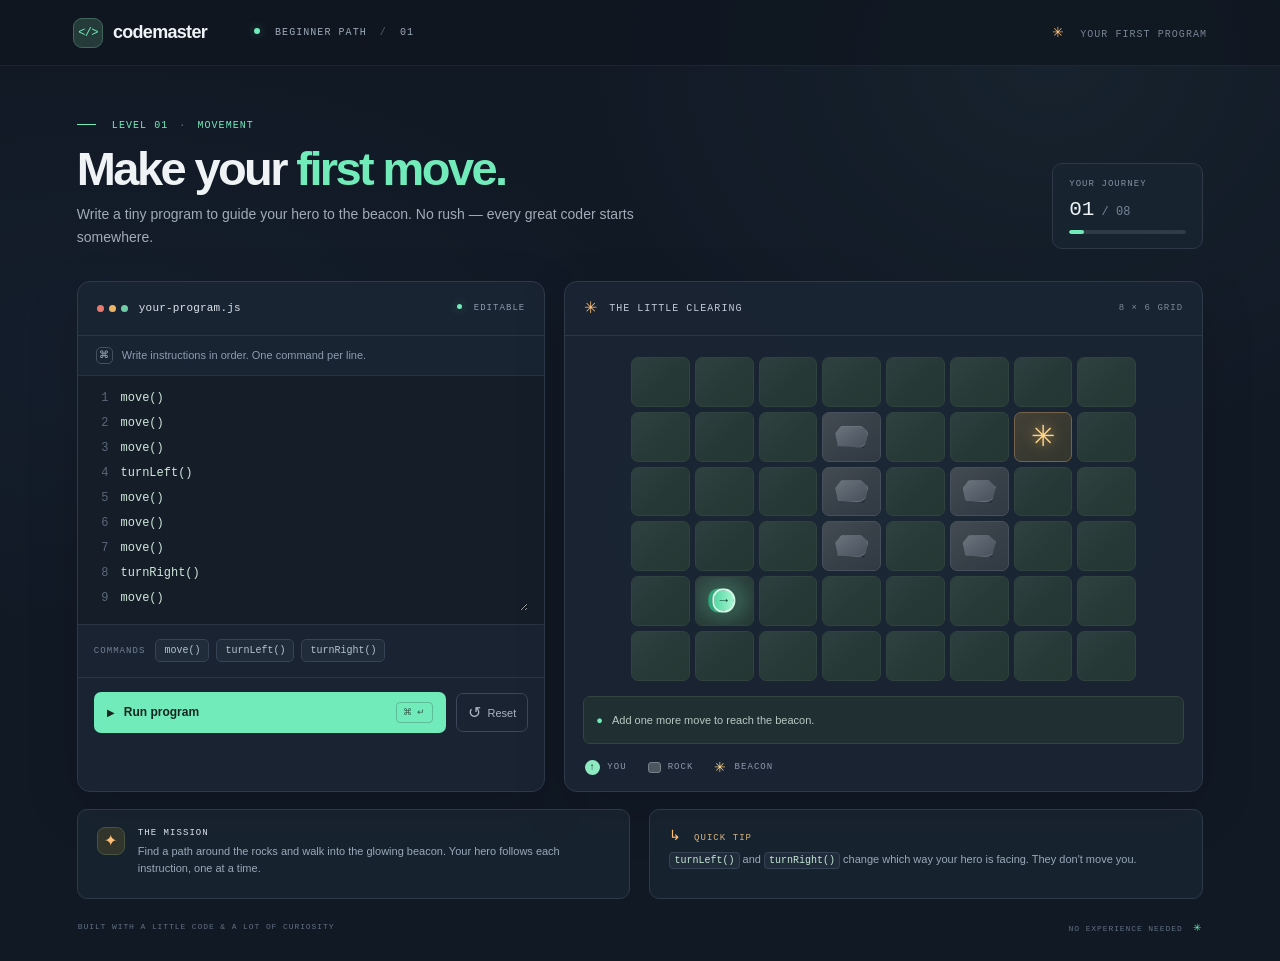
==== index.html @ c9335fda "Build browser-based coding game foundation Co-authored-by: Copilot App <223556219+Copilot@users.nore" ====
<!doctype html>
<html lang="en">
  <head>
    <meta charset="utf-8">
    <meta name="viewport" content="width=device-width, initial-scale=1">
    <meta name="theme-color" content="#111925">
    <meta name="description" content="Write a few lines of code. Guide your hero through a tiny world.">
    <title>Codemaster — The First Run</title>
    <link rel="stylesheet" href="styles.css">
    <script src="game-engine.js" defer></script>
    <script src="app.js" defer></script>
  </head>
  <body>
    <header class="topbar">
      <a class="brand" href="#" aria-label="Codemaster home">
        <span class="brand-mark" aria-hidden="true">&lt;/&gt;</span>
        <span>codemaster</span>
      </a>
      <div class="course-label"><span class="course-dot"></span> BEGINNER PATH <span class="slash">/</span> 01</div>
      <div class="topbar-right"><span class="streak-mark" aria-hidden="true">✳</span> YOUR FIRST PROGRAM</div>
    </header>

    <main class="page">
      <section class="intro">
        <div class="intro-copy">
          <div class="eyebrow"><span class="eyebrow-line"></span> LEVEL 01 <span class="eyebrow-separator">·</span> MOVEMENT</div>
          <h1>Make your <span>first move.</span></h1>
          <p>Write a tiny program to guide your hero to the beacon. No rush — every great coder starts somewhere.</p>
        </div>
        <div class="intro-badge" aria-label="One of eight levels">
          <span class="badge-label">YOUR JOURNEY</span>
          <span class="badge-progress"><strong>01</strong><span> / 08</span></span>
          <span class="badge-track"><i></i></span>
        </div>
      </section>

      <section class="game-layout" aria-label="Coding game">
        <section class="editor-panel panel" aria-labelledby="editor-title">
          <div class="panel-heading editor-heading">
            <div class="panel-title">
              <span class="window-dots" aria-hidden="true"><i></i><i></i><i></i></span>
              <h2 id="editor-title">your-program.js</h2>
            </div>
            <span class="draft-label"><i></i> EDITABLE</span>
          </div>
          <div class="editor-help">
            <span class="help-icon" aria-hidden="true">⌘</span>
            <span>Write instructions in order. One command per line.</span>
          </div>
          <div class="editor-wrap">
            <pre class="line-numbers" id="line-numbers" aria-hidden="true">1</pre>
            <textarea
              id="program"
              aria-label="Your program"
              autocomplete="off"
              autocapitalize="off"
              spellcheck="false"
              wrap="off"
              placeholder="// Your code goes here"
            >move()
move()
move()
turnLeft()
move()
move()
move()
turnRight()
move()</textarea>
          </div>
          <div class="command-kit" aria-label="Available commands">
            <span class="kit-label">COMMANDS</span>
            <button class="command-chip" type="button" data-command="move()">move()</button>
            <button class="command-chip" type="button" data-command="turnLeft()">turnLeft()</button>
            <button class="command-chip" type="button" data-command="turnRight()">turnRight()</button>
          </div>
          <div class="editor-actions">
            <button class="run-button" id="run-button" type="button">
              <span class="play-icon" aria-hidden="true">▶</span> Run program
              <kbd>⌘ ↵</kbd>
            </button>
            <button class="reset-button" id="reset-button" type="button">
              <span aria-hidden="true">↺</span> Reset
            </button>
          </div>
        </section>

        <section class="world-panel panel" aria-labelledby="world-title">
          <div class="panel-heading world-heading">
            <div class="panel-title">
              <span class="world-symbol" aria-hidden="true">✳</span>
              <h2 id="world-title">THE LITTLE CLEARING</h2>
            </div>
            <span class="world-coordinates">8 × 6 GRID</span>
          </div>
          <div class="board-wrap">
            <div id="game-board" class="game-board" role="grid" aria-label="Game world"></div>
          </div>
          <div id="game-status" class="game-status" role="status" aria-live="polite">
            <span class="status-icon" aria-hidden="true">●</span>
            <span id="status-message">Add one more move to reach the beacon.</span>
          </div>
          <div class="world-legend" aria-label="Map legend">
            <span><i class="legend-hero" aria-hidden="true">↑</i> YOU</span>
            <span><i class="legend-wall" aria-hidden="true"></i> ROCK</span>
            <span><i class="legend-goal" aria-hidden="true">✳</i> BEACON</span>
          </div>
        </section>
      </section>

      <section class="bottom-row">
        <aside class="lesson-card">
          <span class="lesson-icon" aria-hidden="true">✦</span>
          <div>
            <h2>THE MISSION</h2>
            <p>Find a path around the rocks and walk into the glowing beacon. Your hero follows each instruction, one at a time.</p>
          </div>
        </aside>
        <aside class="tip-card">
          <span class="tip-label"><span aria-hidden="true">↳</span> QUICK TIP</span>
          <p><code>turnLeft()</code> and <code>turnRight()</code> change which way your hero is facing. They don't move you.</p>
        </aside>
      </section>
      <footer class="page-footer"><span>BUILT WITH A LITTLE CODE &amp; A LOT OF CURIOSITY</span><span>NO EXPERIENCE NEEDED <i>✳</i></span></footer>
    </main>
  </body>
</html>
---- styles.css ----
:root {
  color-scheme: dark;
  font-family: "Segoe UI", Arial, sans-serif;
  color: #e8edf4;
  background: #111925;
  font-synthesis: none;
  text-rendering: optimizeLegibility;
  -webkit-font-smoothing: antialiased;
  --bg: #111925;
  --panel: #1a2533;
  --panel-light: #202c3a;
  --muted: #8290a0;
  --line: #2b3745;
  --mint: #72ebbb;
  --orange: #ffbf75;
  --mono: Consolas, "Cascadia Code", monospace;
}

* { box-sizing: border-box; }

body {
  min-width: 350px;
  min-height: 100vh;
  margin: 0;
  background:
    radial-gradient(ellipse at 82% 6%, rgb(43 68 76 / 22%), transparent 29rem),
    radial-gradient(ellipse at 8% 36%, rgb(35 49 72 / 18%), transparent 35rem),
    var(--bg);
}

button, textarea { font: inherit; }
button { color: inherit; }

.topbar {
  height: 66px;
  padding: 0 max(5.7vw, calc((100vw - 1290px) / 2));
  display: flex;
  align-items: center;
  border-bottom: 1px solid rgb(143 161 181 / 10%);
  background: rgb(15 22 31 / 72%);
}

.brand {
  display: inline-flex;
  gap: 10px;
  align-items: center;
  color: #edf3f6;
  font: 700 18px "Segoe UI", Arial, sans-serif;
  letter-spacing: -.7px;
  text-decoration: none;
}

.brand-mark {
  display: grid;
  width: 30px;
  height: 30px;
  place-items: center;
  border: 1px solid #41665e;
  border-radius: 9px;
  color: var(--mint);
  background: #243b39;
  font: 500 12px var(--mono);
}

.course-label, .topbar-right, .eyebrow, .badge-label, .world-heading,
.command-kit, .draft-label, .world-coordinates, .world-legend, .lesson-card h2,
.tip-label, .page-footer {
  font: 500 10px var(--mono);
  letter-spacing: 1.05px;
}

.course-label {
  margin-left: 47px;
  color: #9ba9b8;
}

.course-dot, .draft-label i {
  display: inline-block;
  width: 6px;
  height: 6px;
  margin-right: 8px;
  border-radius: 50%;
  background: var(--mint);
  box-shadow: 0 0 10px rgb(114 235 187 / 36%);
  vertical-align: 1px;
}

.slash { padding: 0 6px; color: #526072; }
.topbar-right { margin-left: auto; color: #778594; }
.streak-mark { padding-right: 8px; color: var(--orange); font-size: 14px; }

.page { width: min(1190px, 88vw); margin: 0 auto; }

.intro {
  display: flex;
  align-items: end;
  justify-content: space-between;
  padding: 54px 0 32px;
}

.eyebrow { color: var(--mint); }
.eyebrow-line { display: inline-block; width: 19px; height: 1px; margin: 0 9px 3px 0; background: var(--mint); }
.eyebrow-separator { margin: 0 4px; color: #607080; }

h1 {
  margin: 13px 0 8px;
  color: #eff3f5;
  font: 600 clamp(32px, 4.4vw, 47px)/1.08 "Segoe UI", Arial, sans-serif;
  letter-spacing: -2.6px;
}

h1 span { color: var(--mint); }
.intro-copy > p { max-width: 590px; margin: 0; color: #a0acb8; font-size: 14px; line-height: 1.65; }

.intro-badge {
  display: grid;
  width: 151px;
  padding: 15px 16px 14px;
  gap: 9px;
  border: 1px solid #2d3947;
  border-radius: 10px;
  background: rgb(26 37 51 / 68%);
}

.badge-label { color: #8290a0; font-size: 9px; }
.badge-progress { color: #768596; font: 12px var(--mono); }
.badge-progress strong { color: #edf3f6; font-size: 21px; font-weight: 500; }
.badge-track { height: 4px; overflow: hidden; border-radius: 4px; background: #303b48; }
.badge-track i { display: block; width: 12.5%; height: 100%; border-radius: inherit; background: var(--mint); }

.game-layout { display: grid; grid-template-columns: minmax(340px, .88fr) minmax(470px, 1.2fr); gap: 19px; }
.panel { overflow: hidden; border: 1px solid #2e3a49; border-radius: 13px; background: rgb(26 37 51 / 94%); box-shadow: 0 17px 54px rgb(0 0 0 / 13%); }
.panel-heading { height: 54px; padding: 0 19px; display: flex; align-items: center; justify-content: space-between; border-bottom: 1px solid var(--line); }
.panel-title { display: flex; align-items: center; gap: 11px; }
.panel-title h2 { margin: 0; color: #dce4eb; font: 500 11px var(--mono); letter-spacing: .2px; }
.window-dots { display: flex; gap: 5px; }
.window-dots i { width: 7px; height: 7px; border-radius: 50%; background: #e87970; }
.window-dots i:nth-child(2) { background: #eab568; }
.window-dots i:nth-child(3) { background: #70caa5; }
.draft-label { color: #8c9aab; font-size: 9px; }
.draft-label i { width: 5px; height: 5px; margin-right: 5px; }

.editor-help { min-height: 39px; padding: 0 18px; display: flex; align-items: center; gap: 9px; color: #8c9bad; font-size: 11px; }
.help-icon { display: inline-grid; width: 17px; height: 17px; place-items: center; border: 1px solid #43515f; border-radius: 5px; color: #aab5c2; font: 10px var(--mono); }
.editor-wrap { min-height: 243px; padding: 10px 16px 13px 0; display: flex; background: #141d28; border-top: 1px solid #263241; border-bottom: 1px solid #293543; }
.line-numbers { width: 46px; margin: 0; padding: 0 12px 0 0; color: #5a6879; text-align: right; user-select: none; font: 12px/25px var(--mono); white-space: pre; }
#program { width: 100%; min-height: 220px; padding: 0; resize: vertical; outline: none; border: 0; color: #cfe6db; background: transparent; caret-color: var(--mint); font: 12px/25px var(--mono); tab-size: 2; white-space: pre; }
#program::selection { color: #ecf8f3; background: #285c4a; }

.command-kit { min-height: 53px; padding: 10px 16px; display: flex; flex-wrap: wrap; align-items: center; gap: 7px; border-bottom: 1px solid var(--line); }
.kit-label { margin-right: 3px; color: #718092; font-size: 9px; }
.command-chip { padding: 5px 8px; border: 1px solid #354354; border-radius: 5px; color: #b4c4d0; background: #202c39; font: 10px var(--mono); cursor: pointer; transition: border-color .16s, color .16s, background .16s; }
.command-chip:hover { border-color: #568575; color: var(--mint); background: #233932; }

.editor-actions { min-height: 69px; padding: 12px 16px; display: flex; align-items: center; gap: 10px; }
.run-button { min-height: 41px; padding: 0 13px; display: inline-flex; flex: 1; align-items: center; justify-content: center; gap: 9px; border: 0; border-radius: 7px; color: #14261f; background: var(--mint); font-weight: 700; font-size: 12px; cursor: pointer; transition: filter .18s, transform .18s; }
.run-button:hover { transform: translateY(-1px); filter: brightness(1.06); }
.run-button:disabled { opacity: .58; cursor: wait; transform: none; }
.play-icon { font-size: 10px; }
kbd { margin-left: auto; padding: 4px 6px; border: 1px solid rgb(20 38 31 / 23%); border-radius: 4px; color: #355c4e; font: 9px var(--mono); }
.reset-button { height: 39px; padding: 0 11px; border: 1px solid #3b4857; border-radius: 7px; color: #aab5c1; background: transparent; font-size: 11px; cursor: pointer; }
.reset-button:hover { border-color: #788696; color: #eef3f7; }
.reset-button span { padding-right: 4px; font-size: 16px; vertical-align: -1px; }

.world-heading { height: 54px; }
.world-symbol { color: var(--orange); font-size: 16px; }
.world-heading .panel-title h2 { color: #becad5; font: 500 10px var(--mono); letter-spacing: 1px; }
.world-coordinates { color: #7c8997; font-size: 9px; }
.board-wrap { padding: 21px 22px 15px; background: radial-gradient(ellipse at center, rgb(44 76 76 / 12%), transparent 75%); }
.game-board { display: grid; grid-template-columns: repeat(8, minmax(0, 1fr)); gap: 5px; width: 100%; max-width: 505px; margin: 0 auto; }
.tile { position: relative; display: grid; aspect-ratio: 1.18; place-items: center; overflow: hidden; border: 1px solid #30433f; border-radius: 7px; background: linear-gradient(145deg, #273a39, #253733); }
.tile::after { position: absolute; inset: 0; border-radius: inherit; background: linear-gradient(135deg, rgb(255 255 255 / 3%), transparent 55%); content: ""; pointer-events: none; }
.tile:nth-child(16n + 2), .tile:nth-child(16n + 4), .tile:nth-child(16n + 6), .tile:nth-child(16n + 8), .tile:nth-child(16n + 9), .tile:nth-child(16n + 11), .tile:nth-child(16n + 13), .tile:nth-child(16n + 15) { background: linear-gradient(145deg, #293c3a, #263834); }
.tile.rock { border-color: #47505a; background: linear-gradient(145deg, #3e464d, #313a43); }
.tile.rock::before { width: 55%; height: 42%; border: 1px solid #68737d; border-radius: 7px 8px 10px 7px; background: linear-gradient(145deg, #68717a, #48515c); box-shadow: 0 4px 0 #252e36; clip-path: polygon(18% 0, 78% 0, 100% 30%, 87% 100%, 8% 92%, 0 35%); content: ""; }
.tile.goal { border-color: #75634a; background: linear-gradient(145deg, #3d3b32, #34372f); }
.goal-mark { z-index: 1; color: #ffd58b; font-size: clamp(20px, 3.2vw, 29px); line-height: 1; text-shadow: 0 0 14px rgb(255 198 109 / 68%); animation: beacon-glow 2s ease-in-out infinite; }
.tile.hero::before { position: absolute; width: 65%; height: 65%; border-radius: 50%; background: rgb(114 235 187 / 15%); box-shadow: 0 0 17px 6px rgb(114 235 187 / 20%); content: ""; }
.hero-mark { z-index: 1; display: grid; width: 42%; height: 48%; place-items: center; border: 2px solid #d0f8e4; border-radius: 48% 48% 42% 42%; color: #154334; background: linear-gradient(#a5f4cf, #54d9a5); box-shadow: 0 4px 0 #2ca979; font: 700 clamp(10px, 1.6vw, 14px) var(--mono); transition: transform .18s; }
.tile.hero[data-facing="east"] .hero-mark { transform: rotate(90deg); }
.tile.hero[data-facing="south"] .hero-mark { transform: rotate(180deg); }
.tile.hero[data-facing="west"] .hero-mark { transform: rotate(-90deg); }

.game-status { min-height: 48px; margin: 0 18px; padding: 0 12px; display: flex; align-items: center; gap: 9px; border: 1px solid #34443f; border-radius: 7px; color: #b8c9c3; background: #202f31; font-size: 11px; }
.status-icon { color: var(--mint); font-size: 11px; }
.game-status.is-won { border-color: #587b53; color: #d6f3c6; background: #253c32; }
.game-status.is-won .status-icon { color: #a5ea72; }
.game-status.is-failed { border-color: #79504d; color: #f0c6b9; background: #3a2b30; }
.game-status.is-failed .status-icon { color: #ff967e; }
.game-status.is-error { border-color: #785a3b; color: #f2d4aa; background: #392f2a; }
.game-status.is-error .status-icon { color: var(--orange); }
.world-legend { min-height: 47px; padding: 0 20px; display: flex; align-items: center; gap: 21px; color: #8c9aab; font-size: 9px; }
.world-legend span { display: inline-flex; align-items: center; gap: 7px; }
.legend-hero { display: grid; width: 15px; height: 15px; place-items: center; border-radius: 50%; color: #153a2c; background: #8deac1; font: 10px var(--mono); }
.legend-wall { width: 13px; height: 11px; border: 1px solid #75808b; border-radius: 3px; background: #4c5660; }
.legend-goal { color: #ffd58b; font-size: 14px; }

.bottom-row { margin-top: 17px; display: grid; grid-template-columns: 1fr 1fr; gap: 19px; }
.lesson-card, .tip-card { min-height: 90px; padding: 17px 19px; display: flex; align-items: flex-start; gap: 13px; border: 1px solid #2d3947; border-radius: 10px; background: rgb(26 37 51 / 76%); }
.lesson-icon { display: grid; width: 28px; height: 28px; flex: 0 0 28px; place-items: center; border: 1px solid #465440; border-radius: 8px; color: var(--orange); background: #32352c; }
.lesson-card h2 { margin: 1px 0 5px; color: #dbe3e9; font-size: 9px; }
.lesson-card p, .tip-card p { margin: 0; color: #9aa8b7; font-size: 11px; line-height: 1.55; }
.tip-card { display: block; }
.tip-label { display: block; margin-bottom: 7px; color: #d7b37e; font-size: 9px; }
.tip-label span { margin-right: 5px; color: var(--orange); font-size: 14px; }
.tip-card code { padding: 2px 4px; border: 1px solid #354253; border-radius: 4px; color: #c5e8d8; background: #202c39; font: 10px var(--mono); }

.page-footer { padding: 23px 1px 28px; display: flex; justify-content: space-between; color: #617080; font-size: 8px; letter-spacing: .9px; }
.page-footer i { padding-left: 5px; color: var(--mint); font-size: 10px; font-style: normal; }

@keyframes beacon-glow { 50% { opacity: .68; transform: scale(.91); } }

@media (max-width: 850px) {
  .page { width: min(650px, 91vw); }
  .intro { padding-top: 43px; }
  .game-layout { grid-template-columns: 1fr; gap: 15px; }
  .editor-wrap { min-height: 206px; }
  #program { min-height: 183px; }
  .game-board { max-width: 540px; }
  .tile { aspect-ratio: 1.35; }
}

@media (max-width: 560px) {
  .topbar { height: 58px; padding: 0 4.5vw; }
  .brand { font-size: 16px; }
  .brand-mark { width: 27px; height: 27px; }
  .course-label { margin-left: 18px; font-size: 8px; letter-spacing: .4px; }
  .topbar-right { display: none; }
  .page { width: 91vw; }
  .intro { padding: 35px 0 23px; }
  .intro-badge { width: 114px; padding: 11px; }
  .badge-label { font-size: 7px; }
  .intro-copy > p { max-width: 95%; font-size: 12px; }
  h1 { font-size: 34px; letter-spacing: -1.7px; }
  .game-layout { grid-template-columns: minmax(0, 1fr); }
  .editor-wrap { min-height: 185px; }
  #program { min-height: 162px; font-size: 11px; }
  .line-numbers { font-size: 11px; }
  .command-kit { gap: 5px; padding-right: 10px; padding-left: 10px; }
  .kit-label { width: 100%; }
  .command-chip { font-size: 9px; }
  .editor-actions { padding-right: 11px; padding-left: 11px; }
  kbd { display: none; }
  .panel-heading { padding: 0 13px; }
  .board-wrap { padding: 15px 10px 12px; }
  .game-board { gap: 3px; }
  .tile { aspect-ratio: 1; border-radius: 5px; }
  .game-status { margin: 0 10px; padding: 0 9px; font-size: 10px; }
  .world-legend { padding: 0 11px; gap: 14px; }
  .bottom-row { grid-template-columns: 1fr; gap: 10px; }
  .page-footer { font-size: 7px; }
}

@media (prefers-reduced-motion: reduce) {
  *, *::before, *::after { animation-duration: .01ms !important; animation-iteration-count: 1 !important; scroll-behavior: auto !important; transition-duration: .01ms !important; }
}
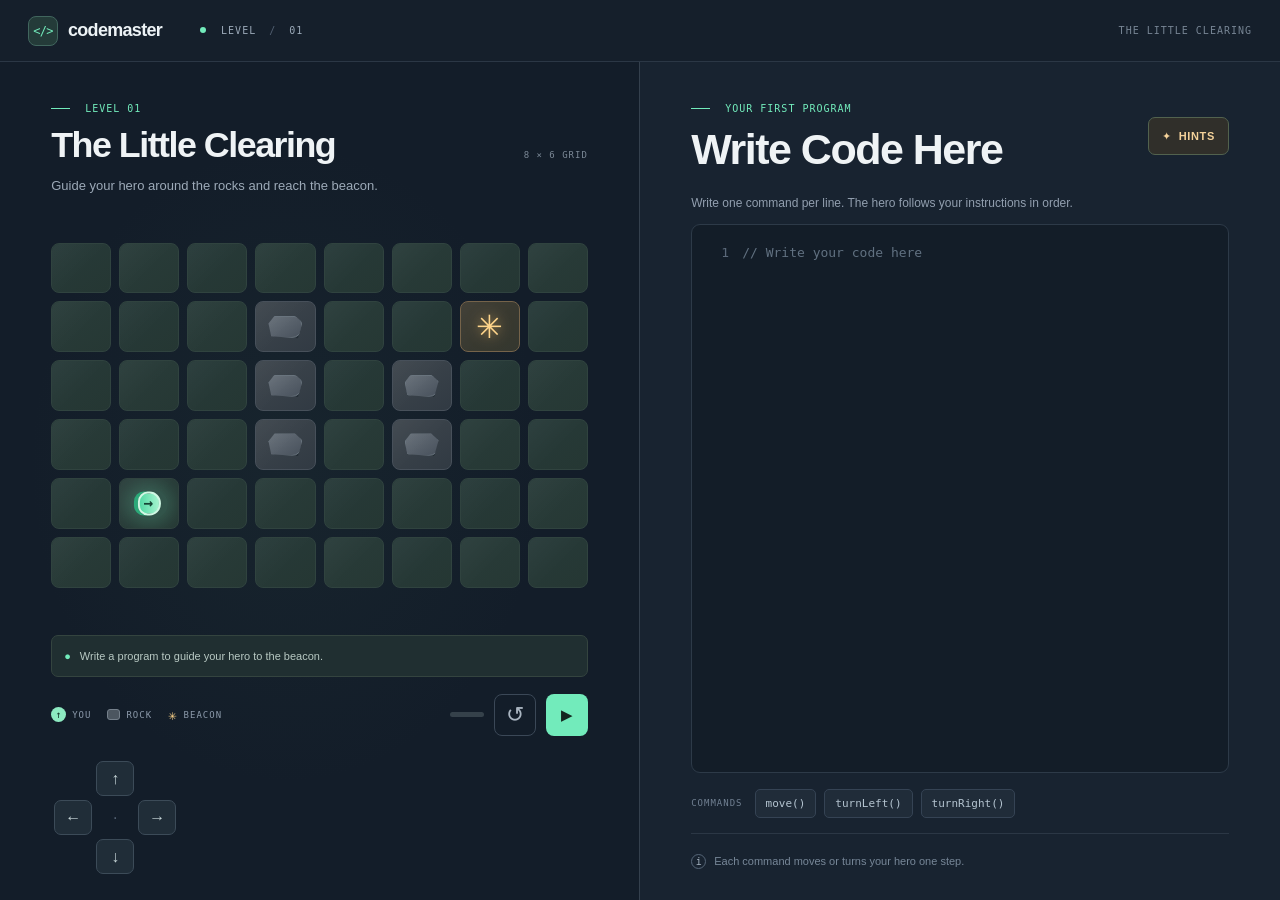
==== commit f90b34f9: "Align game layout with sketch Co-authored-by: Copilot App <223556219+Copilot@users.noreply.github.co" ====
--- a/index.html
+++ b/index.html
@@ -16,111 +16,85 @@
         <span class="brand-mark" aria-hidden="true">&lt;/&gt;</span>
         <span>codemaster</span>
       </a>
-      <div class="course-label"><span class="course-dot"></span> BEGINNER PATH <span class="slash">/</span> 01</div>
-      <div class="topbar-right"><span class="streak-mark" aria-hidden="true">✳</span> YOUR FIRST PROGRAM</div>
+      <div class="course-label"><span class="course-dot"></span> LEVEL <span class="slash">/</span> 01</div>
+      <div class="topbar-right">THE LITTLE CLEARING</div>
     </header>
 
-    <main class="page">
-      <section class="intro">
-        <div class="intro-copy">
-          <div class="eyebrow"><span class="eyebrow-line"></span> LEVEL 01 <span class="eyebrow-separator">·</span> MOVEMENT</div>
-          <h1>Make your <span>first move.</span></h1>
-          <p>Write a tiny program to guide your hero to the beacon. No rush — every great coder starts somewhere.</p>
-        </div>
-        <div class="intro-badge" aria-label="One of eight levels">
-          <span class="badge-label">YOUR JOURNEY</span>
-          <span class="badge-progress"><strong>01</strong><span> / 08</span></span>
-          <span class="badge-track"><i></i></span>
-        </div>
-      </section>
-
-      <section class="game-layout" aria-label="Coding game">
-        <section class="editor-panel panel" aria-labelledby="editor-title">
-          <div class="panel-heading editor-heading">
-            <div class="panel-title">
-              <span class="window-dots" aria-hidden="true"><i></i><i></i><i></i></span>
-              <h2 id="editor-title">your-program.js</h2>
-            </div>
-            <span class="draft-label"><i></i> EDITABLE</span>
-          </div>
-          <div class="editor-help">
-            <span class="help-icon" aria-hidden="true">⌘</span>
-            <span>Write instructions in order. One command per line.</span>
-          </div>
-          <div class="editor-wrap">
-            <pre class="line-numbers" id="line-numbers" aria-hidden="true">1</pre>
-            <textarea
-              id="program"
-              aria-label="Your program"
-              autocomplete="off"
-              autocapitalize="off"
-              spellcheck="false"
-              wrap="off"
-              placeholder="// Your code goes here"
-            >move()
-move()
-move()
-turnLeft()
-move()
-move()
-move()
-turnRight()
-move()</textarea>
-          </div>
-          <div class="command-kit" aria-label="Available commands">
-            <span class="kit-label">COMMANDS</span>
-            <button class="command-chip" type="button" data-command="move()">move()</button>
-            <button class="command-chip" type="button" data-command="turnLeft()">turnLeft()</button>
-            <button class="command-chip" type="button" data-command="turnRight()">turnRight()</button>
-          </div>
-          <div class="editor-actions">
-            <button class="run-button" id="run-button" type="button">
-              <span class="play-icon" aria-hidden="true">▶</span> Run program
-              <kbd>⌘ ↵</kbd>
-            </button>
-            <button class="reset-button" id="reset-button" type="button">
-              <span aria-hidden="true">↺</span> Reset
-            </button>
-          </div>
-        </section>
-
-        <section class="world-panel panel" aria-labelledby="world-title">
-          <div class="panel-heading world-heading">
-            <div class="panel-title">
-              <span class="world-symbol" aria-hidden="true">✳</span>
-              <h2 id="world-title">THE LITTLE CLEARING</h2>
+    <main class="workspace">
+      <section class="world-side" aria-label="Game world">
+        <section class="world-panel" aria-labelledby="world-title">
+          <div class="world-heading">
+            <div>
+              <span class="eyebrow"><span class="eyebrow-line"></span> LEVEL 01</span>
+              <h1 id="world-title">The Little Clearing</h1>
             </div>
             <span class="world-coordinates">8 × 6 GRID</span>
           </div>
+          <p class="world-instructions">Guide your hero around the rocks and reach the beacon.</p>
           <div class="board-wrap">
             <div id="game-board" class="game-board" role="grid" aria-label="Game world"></div>
           </div>
           <div id="game-status" class="game-status" role="status" aria-live="polite">
             <span class="status-icon" aria-hidden="true">●</span>
-            <span id="status-message">Add one more move to reach the beacon.</span>
+            <span id="status-message">Write a program to guide your hero to the beacon.</span>
           </div>
-          <div class="world-legend" aria-label="Map legend">
-            <span><i class="legend-hero" aria-hidden="true">↑</i> YOU</span>
-            <span><i class="legend-wall" aria-hidden="true"></i> ROCK</span>
-            <span><i class="legend-goal" aria-hidden="true">✳</i> BEACON</span>
+          <div class="world-footer">
+            <div class="world-legend" aria-label="Map legend">
+              <span><i class="legend-hero" aria-hidden="true">↑</i> YOU</span>
+              <span><i class="legend-wall" aria-hidden="true"></i> ROCK</span>
+              <span><i class="legend-goal" aria-hidden="true">✳</i> BEACON</span>
+            </div>
+            <div class="world-actions">
+              <div class="progress-track" aria-label="Program progress"><i id="run-progress"></i></div>
+              <button class="reset-button" id="reset-button" type="button" aria-label="Reset level" title="Reset level">↺</button>
+              <button class="run-button" id="run-button" type="button" aria-label="Run program" title="Run program"><span class="play-icon" aria-hidden="true">▶</span></button>
+            </div>
           </div>
         </section>
+        <div class="dpad" role="group" aria-label="Practice movement controls">
+          <button type="button" data-step="north" aria-label="Step north">↑</button>
+          <button type="button" data-step="west" aria-label="Step west">←</button>
+          <span aria-hidden="true">·</span>
+          <button type="button" data-step="east" aria-label="Step east">→</button>
+          <button type="button" data-step="south" aria-label="Step south">↓</button>
+        </div>
       </section>
 
-      <section class="bottom-row">
-        <aside class="lesson-card">
-          <span class="lesson-icon" aria-hidden="true">✦</span>
+      <section class="editor-side" aria-labelledby="editor-title">
+        <div class="editor-heading">
           <div>
-            <h2>THE MISSION</h2>
-            <p>Find a path around the rocks and walk into the glowing beacon. Your hero follows each instruction, one at a time.</p>
+            <span class="eyebrow"><span class="eyebrow-line"></span> YOUR FIRST PROGRAM</span>
+            <h2 id="editor-title">Write Code Here</h2>
           </div>
-        </aside>
-        <aside class="tip-card">
-          <span class="tip-label"><span aria-hidden="true">↳</span> QUICK TIP</span>
-          <p><code>turnLeft()</code> and <code>turnRight()</code> change which way your hero is facing. They don't move you.</p>
-        </aside>
+          <button class="hints-button" id="hints-button" type="button" aria-expanded="false" aria-controls="hint-popover">
+            <span aria-hidden="true">✦</span> Hints
+          </button>
+        </div>
+        <div class="hint-popover" id="hint-popover" hidden>
+          <strong>Need a nudge?</strong>
+          <span>Move east once, turn left and go north above the rocks. Turn right to cross the top, then right once more to reach the beacon.</span>
+        </div>
+        <p class="editor-help">Write one command per line. The hero follows your instructions in order.</p>
+        <div class="editor-wrap">
+          <pre class="line-numbers" id="line-numbers" aria-hidden="true">1</pre>
+          <textarea
+            id="program"
+            aria-label="Write your code here"
+            autocomplete="off"
+            autocapitalize="off"
+            spellcheck="false"
+            wrap="off"
+            placeholder="// Write your code here"
+          ></textarea>
+        </div>
+        <div class="command-kit" aria-label="Available commands">
+          <span class="kit-label">COMMANDS</span>
+          <button class="command-chip" type="button" data-command="move()">move()</button>
+          <button class="command-chip" type="button" data-command="turnLeft()">turnLeft()</button>
+          <button class="command-chip" type="button" data-command="turnRight()">turnRight()</button>
+        </div>
+        <div class="editor-note"><span class="note-mark">i</span> Each command moves or turns your hero one step.</div>
       </section>
-      <footer class="page-footer"><span>BUILT WITH A LITTLE CODE &amp; A LOT OF CURIOSITY</span><span>NO EXPERIENCE NEEDED <i>✳</i></span></footer>
     </main>
   </body>
 </html>
--- a/styles.css
+++ b/styles.css
@@ -8,7 +8,6 @@
   -webkit-font-smoothing: antialiased;
   --bg: #111925;
   --panel: #1a2533;
-  --panel-light: #202c3a;
   --muted: #8290a0;
   --line: #2b3745;
   --mint: #72ebbb;
@@ -17,171 +16,50 @@
 }
 
 * { box-sizing: border-box; }
-
-body {
-  min-width: 350px;
-  min-height: 100vh;
-  margin: 0;
-  background:
-    radial-gradient(ellipse at 82% 6%, rgb(43 68 76 / 22%), transparent 29rem),
-    radial-gradient(ellipse at 8% 36%, rgb(35 49 72 / 18%), transparent 35rem),
-    var(--bg);
-}
-
+body { min-width: 350px; min-height: 100vh; margin: 0; background: var(--bg); }
 button, textarea { font: inherit; }
 button { color: inherit; }
 
 .topbar {
-  height: 66px;
-  padding: 0 max(5.7vw, calc((100vw - 1290px) / 2));
+  height: 62px;
+  padding: 0 28px;
   display: flex;
   align-items: center;
-  border-bottom: 1px solid rgb(143 161 181 / 10%);
-  background: rgb(15 22 31 / 72%);
+  border-bottom: 1px solid #2b3745;
+  background: #151f2b;
 }
-
-.brand {
-  display: inline-flex;
-  gap: 10px;
-  align-items: center;
-  color: #edf3f6;
-  font: 700 18px "Segoe UI", Arial, sans-serif;
-  letter-spacing: -.7px;
-  text-decoration: none;
-}
-
-.brand-mark {
-  display: grid;
-  width: 30px;
-  height: 30px;
-  place-items: center;
-  border: 1px solid #41665e;
-  border-radius: 9px;
-  color: var(--mint);
-  background: #243b39;
-  font: 500 12px var(--mono);
-}
-
-.course-label, .topbar-right, .eyebrow, .badge-label, .world-heading,
-.command-kit, .draft-label, .world-coordinates, .world-legend, .lesson-card h2,
-.tip-label, .page-footer {
-  font: 500 10px var(--mono);
-  letter-spacing: 1.05px;
-}
-
-.course-label {
-  margin-left: 47px;
-  color: #9ba9b8;
-}
-
-.course-dot, .draft-label i {
-  display: inline-block;
-  width: 6px;
-  height: 6px;
-  margin-right: 8px;
-  border-radius: 50%;
-  background: var(--mint);
-  box-shadow: 0 0 10px rgb(114 235 187 / 36%);
-  vertical-align: 1px;
-}
-
+.brand { display: inline-flex; align-items: center; gap: 10px; color: #edf3f6; font-size: 18px; font-weight: 700; letter-spacing: -.7px; text-decoration: none; }
+.brand-mark { display: grid; width: 30px; height: 30px; place-items: center; border: 1px solid #41665e; border-radius: 8px; color: var(--mint); background: #243b39; font: 500 12px var(--mono); }
+.course-label, .topbar-right, .eyebrow, .world-coordinates, .world-legend, .kit-label { font: 500 10px var(--mono); letter-spacing: 1px; }
+.course-label { margin-left: 38px; color: #9ba9b8; }
+.course-dot { display: inline-block; width: 6px; height: 6px; margin-right: 8px; border-radius: 50%; background: var(--mint); vertical-align: 1px; }
 .slash { padding: 0 6px; color: #526072; }
 .topbar-right { margin-left: auto; color: #778594; }
-.streak-mark { padding-right: 8px; color: var(--orange); font-size: 14px; }
 
-.page { width: min(1190px, 88vw); margin: 0 auto; }
-
-.intro {
-  display: flex;
-  align-items: end;
-  justify-content: space-between;
-  padding: 54px 0 32px;
-}
-
+.workspace { min-height: calc(100vh - 62px); display: grid; grid-template-columns: minmax(0, 1fr) minmax(0, 1fr); }
+.world-side { min-width: 0; min-height: calc(100vh - 62px); padding: clamp(25px, 4vh, 44px) clamp(24px, 4vw, 62px) 26px; display: flex; flex-direction: column; border-right: 1px solid #34404d; background: radial-gradient(ellipse at 45% 48%, rgb(50 82 72 / 14%), transparent 52%), #131d29; }
+.world-panel { min-height: 0; flex: 1; display: flex; flex-direction: column; }
+.world-heading { display: flex; align-items: end; justify-content: space-between; gap: 15px; }
 .eyebrow { color: var(--mint); }
-.eyebrow-line { display: inline-block; width: 19px; height: 1px; margin: 0 9px 3px 0; background: var(--mint); }
-.eyebrow-separator { margin: 0 4px; color: #607080; }
-
-h1 {
-  margin: 13px 0 8px;
-  color: #eff3f5;
-  font: 600 clamp(32px, 4.4vw, 47px)/1.08 "Segoe UI", Arial, sans-serif;
-  letter-spacing: -2.6px;
-}
-
-h1 span { color: var(--mint); }
-.intro-copy > p { max-width: 590px; margin: 0; color: #a0acb8; font-size: 14px; line-height: 1.65; }
-
-.intro-badge {
-  display: grid;
-  width: 151px;
-  padding: 15px 16px 14px;
-  gap: 9px;
-  border: 1px solid #2d3947;
-  border-radius: 10px;
-  background: rgb(26 37 51 / 68%);
-}
-
-.badge-label { color: #8290a0; font-size: 9px; }
-.badge-progress { color: #768596; font: 12px var(--mono); }
-.badge-progress strong { color: #edf3f6; font-size: 21px; font-weight: 500; }
-.badge-track { height: 4px; overflow: hidden; border-radius: 4px; background: #303b48; }
-.badge-track i { display: block; width: 12.5%; height: 100%; border-radius: inherit; background: var(--mint); }
-
-.game-layout { display: grid; grid-template-columns: minmax(340px, .88fr) minmax(470px, 1.2fr); gap: 19px; }
-.panel { overflow: hidden; border: 1px solid #2e3a49; border-radius: 13px; background: rgb(26 37 51 / 94%); box-shadow: 0 17px 54px rgb(0 0 0 / 13%); }
-.panel-heading { height: 54px; padding: 0 19px; display: flex; align-items: center; justify-content: space-between; border-bottom: 1px solid var(--line); }
-.panel-title { display: flex; align-items: center; gap: 11px; }
-.panel-title h2 { margin: 0; color: #dce4eb; font: 500 11px var(--mono); letter-spacing: .2px; }
-.window-dots { display: flex; gap: 5px; }
-.window-dots i { width: 7px; height: 7px; border-radius: 50%; background: #e87970; }
-.window-dots i:nth-child(2) { background: #eab568; }
-.window-dots i:nth-child(3) { background: #70caa5; }
-.draft-label { color: #8c9aab; font-size: 9px; }
-.draft-label i { width: 5px; height: 5px; margin-right: 5px; }
-
-.editor-help { min-height: 39px; padding: 0 18px; display: flex; align-items: center; gap: 9px; color: #8c9bad; font-size: 11px; }
-.help-icon { display: inline-grid; width: 17px; height: 17px; place-items: center; border: 1px solid #43515f; border-radius: 5px; color: #aab5c2; font: 10px var(--mono); }
-.editor-wrap { min-height: 243px; padding: 10px 16px 13px 0; display: flex; background: #141d28; border-top: 1px solid #263241; border-bottom: 1px solid #293543; }
-.line-numbers { width: 46px; margin: 0; padding: 0 12px 0 0; color: #5a6879; text-align: right; user-select: none; font: 12px/25px var(--mono); white-space: pre; }
-#program { width: 100%; min-height: 220px; padding: 0; resize: vertical; outline: none; border: 0; color: #cfe6db; background: transparent; caret-color: var(--mint); font: 12px/25px var(--mono); tab-size: 2; white-space: pre; }
-#program::selection { color: #ecf8f3; background: #285c4a; }
-
-.command-kit { min-height: 53px; padding: 10px 16px; display: flex; flex-wrap: wrap; align-items: center; gap: 7px; border-bottom: 1px solid var(--line); }
-.kit-label { margin-right: 3px; color: #718092; font-size: 9px; }
-.command-chip { padding: 5px 8px; border: 1px solid #354354; border-radius: 5px; color: #b4c4d0; background: #202c39; font: 10px var(--mono); cursor: pointer; transition: border-color .16s, color .16s, background .16s; }
-.command-chip:hover { border-color: #568575; color: var(--mint); background: #233932; }
-
-.editor-actions { min-height: 69px; padding: 12px 16px; display: flex; align-items: center; gap: 10px; }
-.run-button { min-height: 41px; padding: 0 13px; display: inline-flex; flex: 1; align-items: center; justify-content: center; gap: 9px; border: 0; border-radius: 7px; color: #14261f; background: var(--mint); font-weight: 700; font-size: 12px; cursor: pointer; transition: filter .18s, transform .18s; }
-.run-button:hover { transform: translateY(-1px); filter: brightness(1.06); }
-.run-button:disabled { opacity: .58; cursor: wait; transform: none; }
-.play-icon { font-size: 10px; }
-kbd { margin-left: auto; padding: 4px 6px; border: 1px solid rgb(20 38 31 / 23%); border-radius: 4px; color: #355c4e; font: 9px var(--mono); }
-.reset-button { height: 39px; padding: 0 11px; border: 1px solid #3b4857; border-radius: 7px; color: #aab5c1; background: transparent; font-size: 11px; cursor: pointer; }
-.reset-button:hover { border-color: #788696; color: #eef3f7; }
-.reset-button span { padding-right: 4px; font-size: 16px; vertical-align: -1px; }
-
-.world-heading { height: 54px; }
-.world-symbol { color: var(--orange); font-size: 16px; }
-.world-heading .panel-title h2 { color: #becad5; font: 500 10px var(--mono); letter-spacing: 1px; }
-.world-coordinates { color: #7c8997; font-size: 9px; }
-.board-wrap { padding: 21px 22px 15px; background: radial-gradient(ellipse at center, rgb(44 76 76 / 12%), transparent 75%); }
-.game-board { display: grid; grid-template-columns: repeat(8, minmax(0, 1fr)); gap: 5px; width: 100%; max-width: 505px; margin: 0 auto; }
-.tile { position: relative; display: grid; aspect-ratio: 1.18; place-items: center; overflow: hidden; border: 1px solid #30433f; border-radius: 7px; background: linear-gradient(145deg, #273a39, #253733); }
+.eyebrow-line { display: inline-block; width: 19px; height: 1px; margin: 0 8px 3px 0; background: var(--mint); }
+.world-heading h1, .editor-heading h2 { margin: 9px 0 0; color: #eff3f5; font-size: clamp(24px, 2.8vw, 36px); font-weight: 600; letter-spacing: -1.5px; }
+.world-coordinates { padding-bottom: 6px; color: #7c8997; font-size: 9px; white-space: nowrap; }
+.world-instructions { margin: 10px 0 0; color: #9daab8; font-size: 13px; line-height: 1.5; }
+.board-wrap { min-height: 0; flex: 1; padding: 24px 0; display: grid; place-items: center; }
+.game-board { display: grid; grid-template-columns: repeat(8, minmax(0, 1fr)); gap: clamp(4px, .65vw, 8px); width: min(100%, 550px); }
+.tile { position: relative; display: grid; aspect-ratio: 1.18; place-items: center; overflow: hidden; border: 1px solid #30433f; border-radius: 8px; background: linear-gradient(145deg, #273a39, #253733); }
 .tile::after { position: absolute; inset: 0; border-radius: inherit; background: linear-gradient(135deg, rgb(255 255 255 / 3%), transparent 55%); content: ""; pointer-events: none; }
 .tile:nth-child(16n + 2), .tile:nth-child(16n + 4), .tile:nth-child(16n + 6), .tile:nth-child(16n + 8), .tile:nth-child(16n + 9), .tile:nth-child(16n + 11), .tile:nth-child(16n + 13), .tile:nth-child(16n + 15) { background: linear-gradient(145deg, #293c3a, #263834); }
 .tile.rock { border-color: #47505a; background: linear-gradient(145deg, #3e464d, #313a43); }
 .tile.rock::before { width: 55%; height: 42%; border: 1px solid #68737d; border-radius: 7px 8px 10px 7px; background: linear-gradient(145deg, #68717a, #48515c); box-shadow: 0 4px 0 #252e36; clip-path: polygon(18% 0, 78% 0, 100% 30%, 87% 100%, 8% 92%, 0 35%); content: ""; }
 .tile.goal { border-color: #75634a; background: linear-gradient(145deg, #3d3b32, #34372f); }
-.goal-mark { z-index: 1; color: #ffd58b; font-size: clamp(20px, 3.2vw, 29px); line-height: 1; text-shadow: 0 0 14px rgb(255 198 109 / 68%); animation: beacon-glow 2s ease-in-out infinite; }
+.goal-mark { z-index: 1; color: #ffd58b; font-size: clamp(20px, 3.2vw, 32px); line-height: 1; text-shadow: 0 0 14px rgb(255 198 109 / 68%); animation: beacon-glow 2s ease-in-out infinite; }
 .tile.hero::before { position: absolute; width: 65%; height: 65%; border-radius: 50%; background: rgb(114 235 187 / 15%); box-shadow: 0 0 17px 6px rgb(114 235 187 / 20%); content: ""; }
-.hero-mark { z-index: 1; display: grid; width: 42%; height: 48%; place-items: center; border: 2px solid #d0f8e4; border-radius: 48% 48% 42% 42%; color: #154334; background: linear-gradient(#a5f4cf, #54d9a5); box-shadow: 0 4px 0 #2ca979; font: 700 clamp(10px, 1.6vw, 14px) var(--mono); transition: transform .18s; }
+.hero-mark { z-index: 1; display: grid; width: 42%; height: 48%; place-items: center; border: 2px solid #d0f8e4; border-radius: 48% 48% 42% 42%; color: #154334; background: linear-gradient(#a5f4cf, #54d9a5); box-shadow: 0 4px 0 #2ca979; font: 700 clamp(10px, 1.6vw, 16px) var(--mono); transition: transform .18s; }
 .tile.hero[data-facing="east"] .hero-mark { transform: rotate(90deg); }
 .tile.hero[data-facing="south"] .hero-mark { transform: rotate(180deg); }
 .tile.hero[data-facing="west"] .hero-mark { transform: rotate(-90deg); }
-
-.game-status { min-height: 48px; margin: 0 18px; padding: 0 12px; display: flex; align-items: center; gap: 9px; border: 1px solid #34443f; border-radius: 7px; color: #b8c9c3; background: #202f31; font-size: 11px; }
+.game-status { min-height: 42px; padding: 0 12px; display: flex; align-items: center; gap: 9px; border: 1px solid #34443f; border-radius: 7px; color: #b8c9c3; background: #202f31; font-size: 11px; }
 .status-icon { color: var(--mint); font-size: 11px; }
 .game-status.is-won { border-color: #587b53; color: #d6f3c6; background: #253c32; }
 .game-status.is-won .status-icon { color: #a5ea72; }
@@ -189,68 +67,76 @@
 .game-status.is-failed .status-icon { color: #ff967e; }
 .game-status.is-error { border-color: #785a3b; color: #f2d4aa; background: #392f2a; }
 .game-status.is-error .status-icon { color: var(--orange); }
-.world-legend { min-height: 47px; padding: 0 20px; display: flex; align-items: center; gap: 21px; color: #8c9aab; font-size: 9px; }
-.world-legend span { display: inline-flex; align-items: center; gap: 7px; }
+.world-footer { min-height: 75px; display: flex; align-items: center; justify-content: space-between; gap: 16px; }
+.world-legend { display: flex; align-items: center; gap: 16px; color: #8c9aab; font-size: 9px; }
+.world-legend span { display: inline-flex; align-items: center; gap: 6px; }
 .legend-hero { display: grid; width: 15px; height: 15px; place-items: center; border-radius: 50%; color: #153a2c; background: #8deac1; font: 10px var(--mono); }
 .legend-wall { width: 13px; height: 11px; border: 1px solid #75808b; border-radius: 3px; background: #4c5660; }
 .legend-goal { color: #ffd58b; font-size: 14px; }
+.world-actions { min-width: 138px; display: flex; align-items: center; gap: 10px; }
+.progress-track { height: 5px; flex: 1; overflow: hidden; border-radius: 5px; background: #35414a; }
+.progress-track i { display: block; width: 0; height: 100%; border-radius: inherit; background: var(--mint); transition: width .2s; }
+.run-button, .reset-button { width: 42px; height: 42px; display: grid; flex: 0 0 42px; place-items: center; border-radius: 8px; cursor: pointer; }
+.run-button { border: 0; color: #14261f; background: var(--mint); transition: filter .18s, transform .18s; }
+.run-button:hover { transform: translateY(-1px); filter: brightness(1.06); }
+.run-button:disabled { opacity: .58; cursor: wait; transform: none; }
+.play-icon { font-size: 15px; }
+.reset-button { border: 1px solid #3b4857; color: #aab5c1; background: transparent; font-size: 22px; }
+.reset-button:hover { border-color: #788696; color: #eef3f7; }
+.dpad { width: 128px; margin-top: 9px; display: grid; grid-template-columns: repeat(3, 38px); grid-template-rows: repeat(3, 35px); justify-content: center; align-content: center; gap: 4px; }
+.dpad button { border: 1px solid #3c4b58; border-radius: 7px; color: #c6d5d7; background: #202d38; font-size: 16px; cursor: pointer; }
+.dpad button:hover { border-color: #5b927b; color: var(--mint); background: #263a39; }
+.dpad button[data-step="north"] { grid-column: 2; grid-row: 1; }
+.dpad button[data-step="west"] { grid-column: 1; grid-row: 2; }
+.dpad span { display: grid; grid-column: 2; grid-row: 2; place-items: center; color: #536172; }
+.dpad button[data-step="east"] { grid-column: 3; grid-row: 2; }
+.dpad button[data-step="south"] { grid-column: 2; grid-row: 3; }
 
-.bottom-row { margin-top: 17px; display: grid; grid-template-columns: 1fr 1fr; gap: 19px; }
-.lesson-card, .tip-card { min-height: 90px; padding: 17px 19px; display: flex; align-items: flex-start; gap: 13px; border: 1px solid #2d3947; border-radius: 10px; background: rgb(26 37 51 / 76%); }
-.lesson-icon { display: grid; width: 28px; height: 28px; flex: 0 0 28px; place-items: center; border: 1px solid #465440; border-radius: 8px; color: var(--orange); background: #32352c; }
-.lesson-card h2 { margin: 1px 0 5px; color: #dbe3e9; font-size: 9px; }
-.lesson-card p, .tip-card p { margin: 0; color: #9aa8b7; font-size: 11px; line-height: 1.55; }
-.tip-card { display: block; }
-.tip-label { display: block; margin-bottom: 7px; color: #d7b37e; font-size: 9px; }
-.tip-label span { margin-right: 5px; color: var(--orange); font-size: 14px; }
-.tip-card code { padding: 2px 4px; border: 1px solid #354253; border-radius: 4px; color: #c5e8d8; background: #202c39; font: 10px var(--mono); }
-
-.page-footer { padding: 23px 1px 28px; display: flex; justify-content: space-between; color: #617080; font-size: 8px; letter-spacing: .9px; }
-.page-footer i { padding-left: 5px; color: var(--mint); font-size: 10px; font-style: normal; }
+.editor-side { position: relative; min-width: 0; min-height: calc(100vh - 62px); padding: clamp(25px, 4vh, 44px) clamp(24px, 4vw, 62px) 24px; display: flex; flex-direction: column; background: #182330; }
+.editor-heading { display: flex; align-items: center; justify-content: space-between; gap: 18px; }
+.editor-heading h2 { font-size: clamp(29px, 3.5vw, 43px); }
+.hints-button { min-height: 38px; padding: 0 13px; display: inline-flex; align-items: center; gap: 7px; border: 1px solid #52624e; border-radius: 7px; color: #f4d29a; background: #302f2a; font-size: 11px; font-weight: 600; text-transform: uppercase; letter-spacing: .6px; cursor: pointer; }
+.hints-button:hover, .hints-button[aria-expanded="true"] { border-color: #94734d; background: #3a352d; }
+.hint-popover { position: absolute; z-index: 2; top: 116px; right: clamp(24px, 4vw, 62px); width: min(290px, 70%); padding: 14px 16px; display: grid; gap: 6px; border: 1px solid #635744; border-radius: 9px; color: #d9c9ac; background: #302e29; box-shadow: 0 10px 28px rgb(0 0 0 / 30%); font-size: 12px; line-height: 1.5; }
+.hint-popover[hidden] { display: none; }
+.hint-popover strong { color: #f5d79e; }
+.editor-help { margin: 20px 0 12px; color: #929faf; font-size: 12px; line-height: 1.5; }
+.editor-wrap { min-height: 220px; flex: 1; padding: 14px 18px 14px 0; display: flex; overflow: auto; border: 1px solid #2d3a48; border-radius: 9px; background: #131d28; }
+.line-numbers { min-width: 50px; margin: 0; padding: 0 13px 0 0; color: #5a6879; text-align: right; user-select: none; font: 13px/27px var(--mono); white-space: pre; }
+#program { width: 100%; min-height: 190px; padding: 0; resize: none; outline: none; border: 0; color: #cfe6db; background: transparent; caret-color: var(--mint); font: 13px/27px var(--mono); tab-size: 2; white-space: pre; }
+#program::placeholder { color: #617181; }
+#program::selection { color: #ecf8f3; background: #285c4a; }
+.command-kit { min-height: 60px; padding: 13px 0; display: flex; flex-wrap: wrap; align-items: center; gap: 8px; }
+.kit-label { margin-right: 4px; color: #718092; font-size: 9px; }
+.command-chip { padding: 7px 10px; border: 1px solid #354354; border-radius: 5px; color: #b4c4d0; background: #202c39; font: 11px var(--mono); cursor: pointer; transition: border-color .16s, color .16s, background .16s; }
+.command-chip:hover { border-color: #568575; color: var(--mint); background: #233932; }
+.editor-note { min-height: 43px; padding-top: 12px; display: flex; align-items: center; gap: 8px; border-top: 1px solid #2b3745; color: #778798; font-size: 11px; }
+.note-mark { width: 15px; height: 15px; display: inline-grid; place-items: center; border: 1px solid #556577; border-radius: 50%; color: #a6b4c1; font: 10px var(--mono); }
 
 @keyframes beacon-glow { 50% { opacity: .68; transform: scale(.91); } }
-
-@media (max-width: 850px) {
-  .page { width: min(650px, 91vw); }
-  .intro { padding-top: 43px; }
-  .game-layout { grid-template-columns: 1fr; gap: 15px; }
-  .editor-wrap { min-height: 206px; }
-  #program { min-height: 183px; }
-  .game-board { max-width: 540px; }
-  .tile { aspect-ratio: 1.35; }
+@media (max-width: 900px) {
+  .workspace { grid-template-columns: minmax(0, 1fr) minmax(0, 1fr); }
+  .world-side, .editor-side { padding-right: 24px; padding-left: 24px; }
+  .world-legend { gap: 10px; }
+  .world-legend, .kit-label { font-size: 8px; }
 }
-
-@media (max-width: 560px) {
-  .topbar { height: 58px; padding: 0 4.5vw; }
-  .brand { font-size: 16px; }
-  .brand-mark { width: 27px; height: 27px; }
-  .course-label { margin-left: 18px; font-size: 8px; letter-spacing: .4px; }
-  .topbar-right { display: none; }
-  .page { width: 91vw; }
-  .intro { padding: 35px 0 23px; }
-  .intro-badge { width: 114px; padding: 11px; }
-  .badge-label { font-size: 7px; }
-  .intro-copy > p { max-width: 95%; font-size: 12px; }
-  h1 { font-size: 34px; letter-spacing: -1.7px; }
-  .game-layout { grid-template-columns: minmax(0, 1fr); }
-  .editor-wrap { min-height: 185px; }
-  #program { min-height: 162px; font-size: 11px; }
-  .line-numbers { font-size: 11px; }
-  .command-kit { gap: 5px; padding-right: 10px; padding-left: 10px; }
-  .kit-label { width: 100%; }
-  .command-chip { font-size: 9px; }
-  .editor-actions { padding-right: 11px; padding-left: 11px; }
-  kbd { display: none; }
-  .panel-heading { padding: 0 13px; }
-  .board-wrap { padding: 15px 10px 12px; }
-  .game-board { gap: 3px; }
-  .tile { aspect-ratio: 1; border-radius: 5px; }
-  .game-status { margin: 0 10px; padding: 0 9px; font-size: 10px; }
-  .world-legend { padding: 0 11px; gap: 14px; }
-  .bottom-row { grid-template-columns: 1fr; gap: 10px; }
-  .page-footer { font-size: 7px; }
+@media (max-width: 680px) {
+  .topbar { height: 56px; padding: 0 16px; }
+  .course-label { margin-left: 17px; font-size: 8px; }
+  .topbar-right { font-size: 8px; }
+  .workspace { min-height: calc(100vh - 56px); grid-template-columns: 1fr; }
+  .world-side { min-height: 65vh; padding: 23px 19px 16px; border-right: 0; border-bottom: 1px solid #34404d; }
+  .editor-side { min-height: 70vh; padding: 25px 19px 18px; }
+  .world-heading h1 { font-size: 27px; }
+  .board-wrap { min-height: 220px; padding: 18px 0; }
+  .game-board { width: min(100%, 470px); gap: 4px; }
+  .tile { aspect-ratio: 1.12; border-radius: 5px; }
+  .world-footer { min-height: 59px; }
+  .world-actions { min-width: 104px; gap: 7px; }
+  .run-button, .reset-button { width: 36px; height: 36px; flex-basis: 36px; }
+  .dpad { width: 118px; grid-template-columns: repeat(3, 34px); grid-template-rows: repeat(3, 31px); }
+  .editor-wrap { min-height: 250px; }
 }
-
 @media (prefers-reduced-motion: reduce) {
   *, *::before, *::after { animation-duration: .01ms !important; animation-iteration-count: 1 !important; scroll-behavior: auto !important; transition-duration: .01ms !important; }
 }
